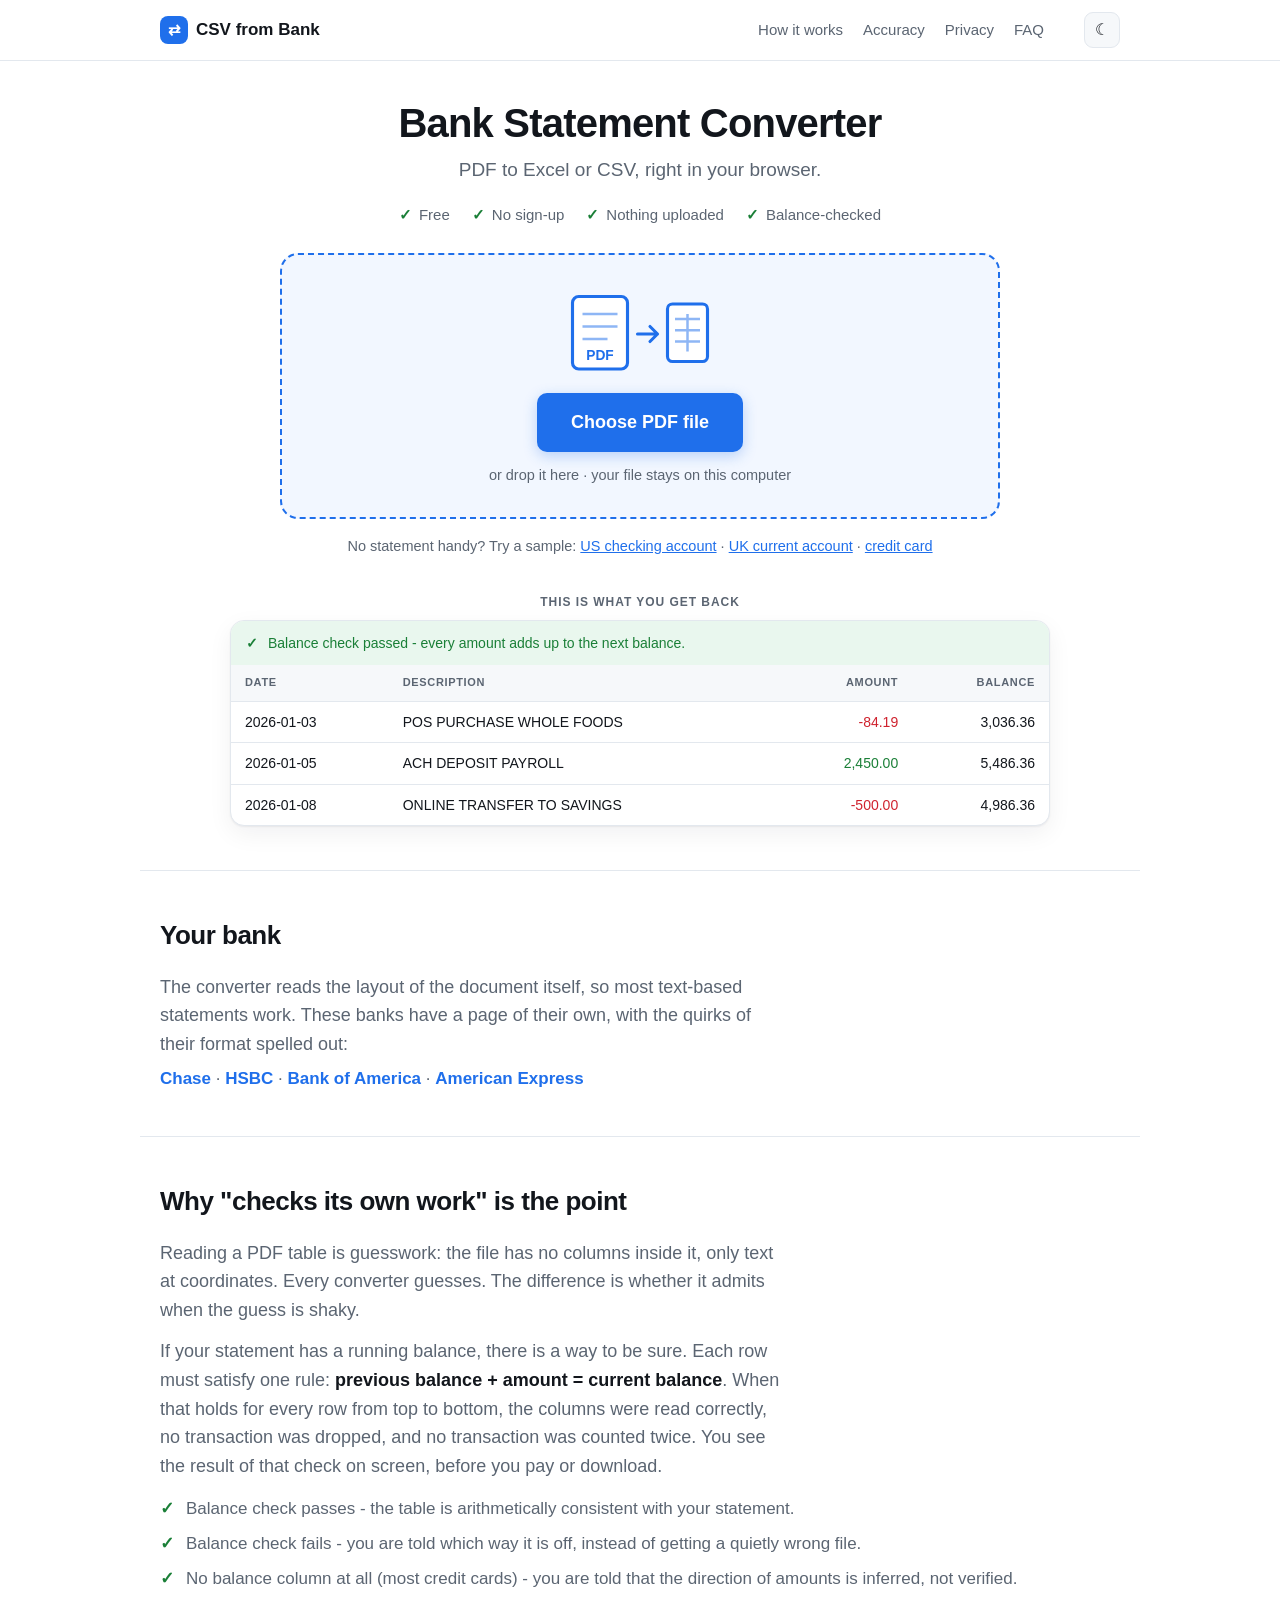
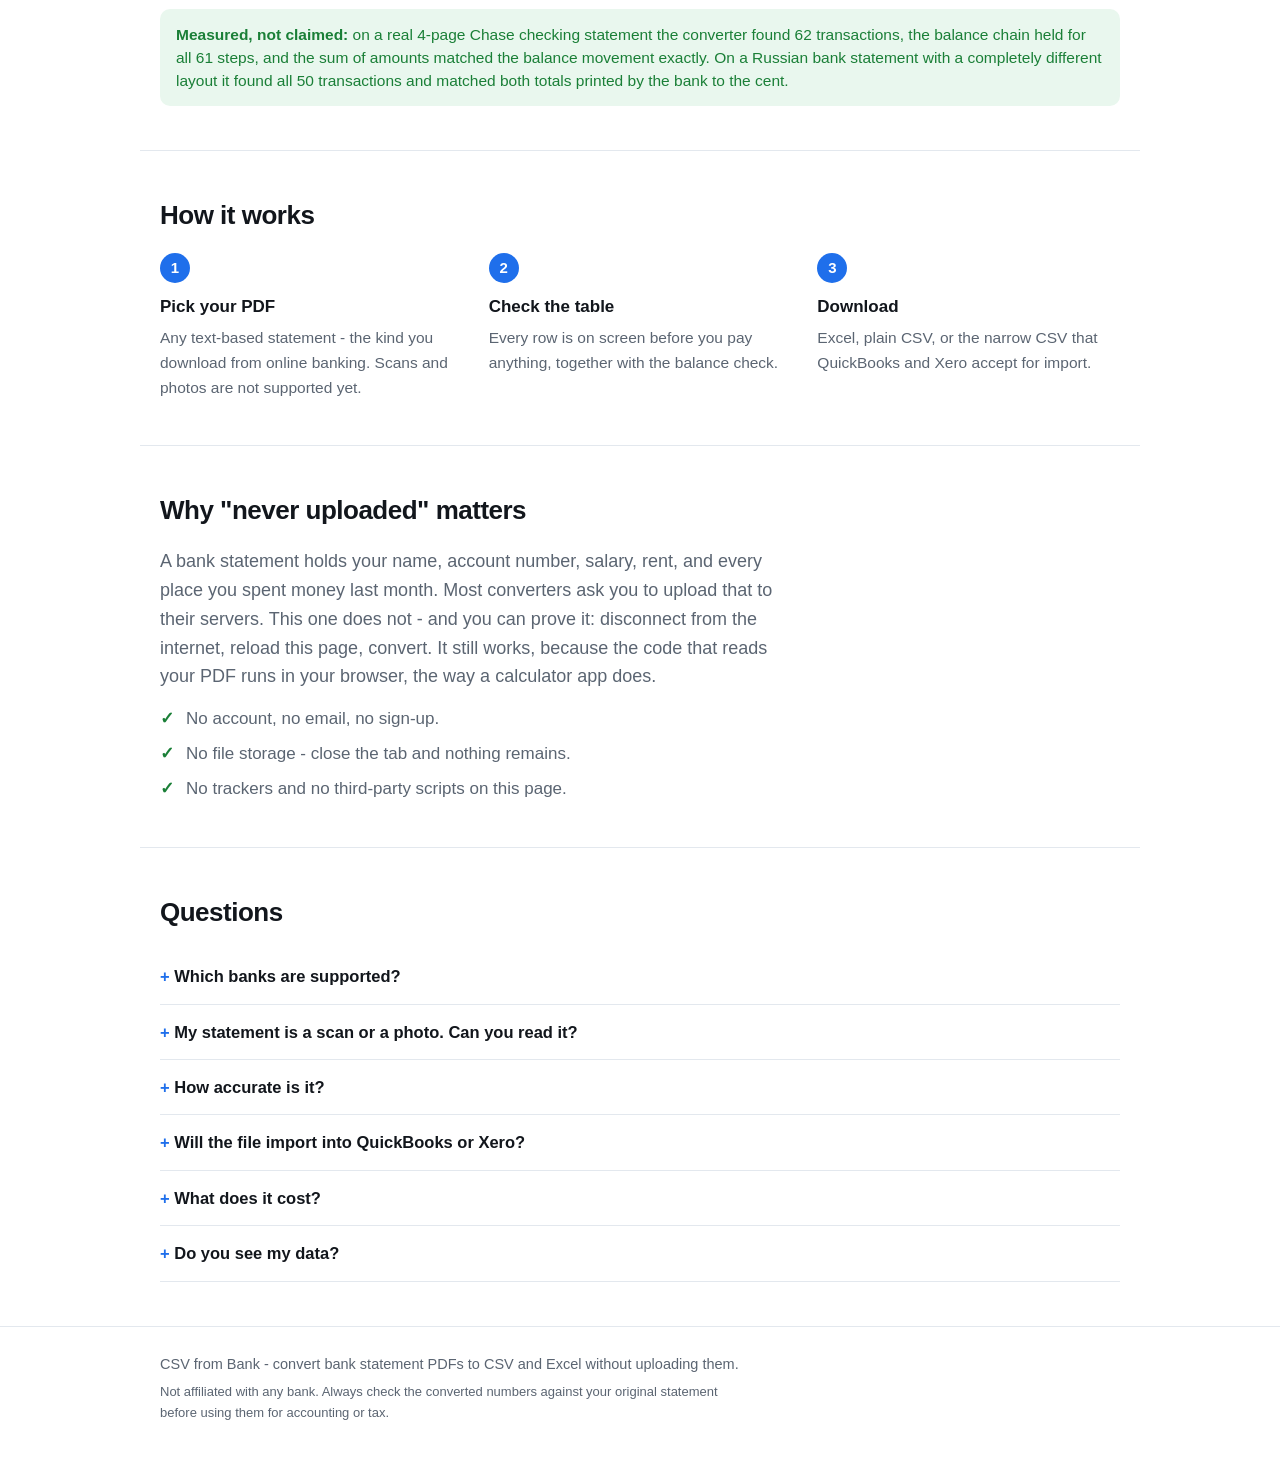
==== index.html @ 8ab0a7c9 "Первый экран переделан по образцу Smallpdf, FreePDFConvert и PDF24 Кирилл принёс три сайта, которыми" ====
<!DOCTYPE html>
<html lang="en">
<head>
<meta charset="utf-8">
<meta name="viewport" content="width=device-width, initial-scale=1">
<title>Bank statement PDF to CSV and Excel - CSV from Bank</title>
<meta name="description" content="Convert a bank statement PDF to CSV or Excel. Runs in your browser - the file is never uploaded. Checks its own work against the running balance. Pay per file, no subscription.">
<meta property="og:type" content="website">
<meta property="og:url" content="https://csvfrombank.com/">
<meta property="og:title" content="Bank statement PDF to CSV - converted in your browser">
<meta property="og:description" content="Your statement never leaves your computer, and the converter checks its own arithmetic against the running balance before you download.">
<meta property="og:site_name" content="CSV from Bank">
<meta name="twitter:card" content="summary_large_image">
<meta name="twitter:title" content="Bank statement PDF to CSV - converted in your browser">
<meta name="twitter:description" content="Nothing is uploaded. The converter proves the numbers add up before you download.">
<link rel="canonical" href="https://csvfrombank.com/">
<link rel="icon" href="data:image/svg+xml,<svg xmlns='http://www.w3.org/2000/svg' viewBox='0 0 100 100'><text y='.9em' font-size='90'>📊</text></svg>">
<link rel="stylesheet" href="css/app.css?v=a888e0e5">
<script type="application/ld+json">
{"@context":"https://schema.org","@type":"FAQPage","mainEntity":[
{"@type":"Question","name":"Which banks are supported?","acceptedAnswer":{"@type":"Answer","text":"There are no per-bank templates - the converter reads the layout of the document itself, so most text-based statements work: US, UK, EU, Canada and Australia. Chase, HSBC, Bank of America and American Express have their own pages with format notes."}},
{"@type":"Question","name":"Is my bank statement uploaded anywhere?","acceptedAnswer":{"@type":"Answer","text":"No. The conversion runs inside your browser. There is no server to send the file to - you can disconnect from the internet and it still works."}},
{"@type":"Question","name":"How accurate is the conversion?","acceptedAnswer":{"@type":"Answer","text":"When the statement has a running balance, the tool verifies itself: previous balance plus amount must equal the current balance on every row. The result of that check is shown before you download. Where it cannot verify, it says so."}},
{"@type":"Question","name":"Can I import the result into QuickBooks or Xero?","acceptedAnswer":{"@type":"Answer","text":"Yes. The CSV for QuickBooks button writes the narrow three-column format those tools expect: date, description, amount, with no balance column and no currency symbols."}},
{"@type":"Question","name":"Does it read scanned statements?","acceptedAnswer":{"@type":"Answer","text":"Not yet. Scans need OCR, which is planned. Download the PDF version from online banking instead of scanning a paper copy."}}]}
</script>
</head>
<body>

<header class="site">
  <div class="wrap bar">
    <a class="logo" href="#top"><span class="mark">⇄</span> CSV from Bank</a>
    <nav>
      <a href="#how">How it works</a>
      <a href="#accuracy">Accuracy</a>
      <a href="#privacy">Privacy</a>
      <a href="#faq">FAQ</a>
    </nav>
    <button class="themebtn" id="themeBtn" title="Switch light / dark" aria-label="Switch light or dark theme">☾</button>
  </div>
</header>

<main id="top">

<section class="hero wrap">
  <h1>Bank Statement Converter</h1>
  <p class="sub">PDF to Excel or CSV, right in your browser.</p>

  <ul class="promises">
    <li>Free</li>
    <li>No sign-up</li>
    <li>Nothing uploaded</li>
    <li>Balance-checked</li>
  </ul>

  <div id="drop" class="drop">
    <input type="file" id="file" accept="application/pdf,.pdf" hidden>
    <div class="drop-inner">
      <svg class="drop-art" viewBox="0 0 120 72" aria-hidden="true">
        <rect x="6" y="6" width="44" height="58" rx="5" class="a-pdf"/>
        <path d="M14 20h28M14 30h28M14 40h20" class="a-line"/>
        <text x="28" y="57" class="a-tag">PDF</text>
        <path d="M58 36h16m0 0-6-6m6 6-6 6" class="a-arrow"/>
        <rect x="82" y="12" width="32" height="46" rx="4" class="a-xls"/>
        <path d="M88 24h20M88 33h20M88 42h20M98 20v30" class="a-grid"/>
      </svg>
      <button class="bigbtn" id="pick" type="button">Choose PDF file</button>
      <div class="drop-sub">or drop it here · your file stays on this computer</div>
    </div>
  </div>

  <div class="try">No statement handy? Try a sample:
    <button class="link" data-sample="tests/fixtures/us_checking.pdf">US checking account</button> ·
    <button class="link" data-sample="tests/fixtures/uk_current.pdf">UK current account</button> ·
    <button class="link" data-sample="tests/fixtures/credit_card.pdf">credit card</button>
  </div>

  <div class="preview" id="preview">
    <div class="preview-label">This is what you get back</div>
    <div class="preview-card">
      <div class="chk good mini"><span class="ic">✓</span><span>Balance check passed - every amount adds up to the next balance.</span></div>
      <table class="mini-table">
        <thead><tr><th>Date</th><th>Description</th><th class="r">Amount</th><th class="r">Balance</th></tr></thead>
        <tbody>
          <tr><td>2026-01-03</td><td>POS PURCHASE WHOLE FOODS</td><td class="r neg">-84.19</td><td class="r">3,036.36</td></tr>
          <tr><td>2026-01-05</td><td>ACH DEPOSIT PAYROLL</td><td class="r pos">2,450.00</td><td class="r">5,486.36</td></tr>
          <tr><td>2026-01-08</td><td>ONLINE TRANSFER TO SAVINGS</td><td class="r neg">-500.00</td><td class="r">4,986.36</td></tr>
        </tbody>
      </table>
    </div>
  </div>
</section>

<section id="result" class="wrap result" hidden>
  <div class="rhead">
    <div>
      <h2 id="rtitle">Your statement</h2>
      <div class="rmeta" id="rmeta"></div>
    </div>
    <div class="ractions">
      <button class="btn primary" id="dlXlsx">Download Excel</button>
      <button class="btn" id="dlCsv">Download CSV</button>
      <button class="btn" id="dlQbo">CSV for QuickBooks</button>
      <button class="btn ghost" id="again">Convert another</button>
    </div>
  </div>

  <div id="checks" class="checks"></div>

  <details class="tune" id="tune">
    <summary>Something looks wrong? Adjust it here</summary>
    <div class="tune-body">
      <label>Date format
        <select id="optDate">
          <option value="">Detect automatically</option>
          <option value="MD">Month / Day (US)</option>
          <option value="DM">Day / Month (UK, EU)</option>
        </select>
      </label>
      <label>Balance column
        <select id="optBalance"><option value="">Detect automatically</option></select>
      </label>
      <label class="check"><input type="checkbox" id="optInvert"> Flip + and - signs</label>
      <div class="tune-note">These settings re-read the same file on your computer. Nothing is sent anywhere.</div>
    </div>
  </details>

  <div class="tablewrap">
    <table id="tbl"></table>
  </div>
  <div class="rfoot" id="rfoot"></div>
</section>

<section id="banks" class="wrap band">
  <h2>Your bank</h2>
  <p class="lede">The converter reads the layout of the document itself, so most text-based statements work.
  These banks have a page of their own, with the quirks of their format spelled out:</p>
  <p class="banklinks">
    <a href="bank/chase.html">Chase</a> ·
    <a href="bank/hsbc.html">HSBC</a> ·
    <a href="bank/bank-of-america.html">Bank of America</a> ·
    <a href="bank/amex.html">American Express</a>
  </p>
</section>

<section id="accuracy" class="wrap band">
  <h2>Why "checks its own work" is the point</h2>
  <p class="lede">Reading a PDF table is guesswork: the file has no columns inside it, only text at coordinates.
  Every converter guesses. The difference is whether it admits when the guess is shaky.</p>
  <p class="lede">If your statement has a running balance, there is a way to be sure. Each row must satisfy one rule:
  <b>previous balance + amount = current balance</b>. When that holds for every row from top to bottom,
  the columns were read correctly, no transaction was dropped, and no transaction was counted twice.
  You see the result of that check on screen, before you pay or download.</p>
  <ul class="ticks">
    <li>Balance check passes - the table is arithmetically consistent with your statement.</li>
    <li>Balance check fails - you are told which way it is off, instead of getting a quietly wrong file.</li>
    <li>No balance column at all (most credit cards) - you are told that the direction of amounts is inferred, not verified.</li>
  </ul>
  <div class="proof"><b>Measured, not claimed:</b> on a real 4-page Chase checking statement the converter found
  62 transactions, the balance chain held for all 61 steps, and the sum of amounts matched the balance movement
  exactly. On a Russian bank statement with a completely different layout it found all 50 transactions and matched
  both totals printed by the bank to the cent.</div>
</section>

<section id="how" class="wrap band">
  <h2>How it works</h2>
  <div class="cols3">
    <div><div class="step">1</div><h3>Pick your PDF</h3><p>Any text-based statement - the kind you download from online banking. Scans and photos are not supported yet.</p></div>
    <div><div class="step">2</div><h3>Check the table</h3><p>Every row is on screen before you pay anything, together with the balance check.</p></div>
    <div><div class="step">3</div><h3>Download</h3><p>Excel, plain CSV, or the narrow CSV that QuickBooks and Xero accept for import.</p></div>
  </div>
</section>

<section id="privacy" class="wrap band">
  <h2>Why "never uploaded" matters</h2>
  <p class="lede">A bank statement holds your name, account number, salary, rent, and every place you spent money last month.
  Most converters ask you to upload that to their servers. This one does not - and you can prove it:
  disconnect from the internet, reload this page, convert. It still works, because the code that reads your PDF
  runs in your browser, the way a calculator app does.</p>
  <ul class="ticks">
    <li>No account, no email, no sign-up.</li>
    <li>No file storage - close the tab and nothing remains.</li>
    <li>No trackers and no third-party scripts on this page.</li>
  </ul>
</section>

<section id="faq" class="wrap band">
  <h2>Questions</h2>
  <details><summary>Which banks are supported?</summary><p>There are no per-bank templates - the converter reads the layout of the document itself, so most text-based statements work: US, UK, EU, Canada, Australia and beyond. Chase, HSBC, Bank of America and American Express have their own pages with format notes. If a file comes out wrong, the "Adjust it here" panel usually fixes it in one click.</p></details>
  <details><summary>My statement is a scan or a photo. Can you read it?</summary><p>Not yet. Reading scans needs OCR, which is coming later. For now, download the PDF version from online banking rather than scanning a paper copy.</p></details>
  <details><summary>How accurate is it?</summary><p>When your statement has a running balance, the tool verifies itself: every row must add up to the next balance. You see that check before you download. Where it cannot verify, it says so plainly instead of pretending.</p></details>
  <details><summary>Will the file import into QuickBooks or Xero?</summary><p>Yes - use the "CSV for QuickBooks" button. It writes the narrow three-column format those tools expect: date, description, amount, with no balance column and no currency symbols.</p></details>
  <details><summary>What does it cost?</summary><p>While in early access, conversion is free. Paid plans will be pay-per-file, not a subscription - most people need this a few times a year, not every day.</p></details>
  <details><summary>Do you see my data?</summary><p>No. There is no server to send it to. The page is static files; your PDF is opened by your own browser.</p></details>
</section>

</main>

<footer class="site">
  <div class="wrap">
    <p>CSV from Bank - convert bank statement PDFs to CSV and Excel without uploading them.</p>
    <p class="fine">Not affiliated with any bank. Always check the converted numbers against your original statement before using them for accounting or tax.</p>
  </div>
</footer>

<script src="vendor/pdf.min.js"></script>
<script src="vendor/xlsx.full.min.js"></script>
<script src="js/parse.js?v=8c067343"></script>
<script src="js/app.js?v=7dd9be6f"></script>
</body>
</html>
---- css/app.css ----
/* Светлая, спокойная тема: продукт для западного пользователя, который
   доверяет странице свои деньги. Никакой пестроты - белый фон, один
   акцентный цвет, крупный шрифт, много воздуха. */
:root{
  --bg:#ffffff; --soft:#f6f8fa; --line:#e3e8ee; --ink:#12161c; --dim:#5b6572;
  --accent:#1f6feb; --accent-ink:#fff; --good:#1a7f37; --warn:#9a6700; --bad:#cf222e;
  --good-bg:#e9f7ee; --warn-bg:#fff7e0; --bad-bg:#ffeef0;
  --radius:12px; --shadow:0 1px 2px rgba(16,22,26,.06),0 8px 24px rgba(16,22,26,.06);
  --accent-soft:#f2f7ff; --accent-soft-2:#e8f1ff;
}
:root[data-theme="dark"]{--bg:#0f1319; --soft:#161b22; --line:#252c36; --ink:#e6edf3; --dim:#98a3b3;
        --accent:#4c8dff; --good:#3fb950; --warn:#d29922; --bad:#f85149;
        --good-bg:#12261a; --warn-bg:#241d0e; --bad-bg:#2a1416;
        --shadow:0 1px 2px rgba(0,0,0,.4),0 8px 24px rgba(0,0,0,.35);
        --accent-soft:#111a2b; --accent-soft-2:#16233c;}
*{box-sizing:border-box;margin:0;padding:0}
body{background:var(--bg);color:var(--ink);
  font:17px/1.6 -apple-system,BlinkMacSystemFont,"Segoe UI",Roboto,Helvetica,Arial,sans-serif;
  -webkit-font-smoothing:antialiased}
.wrap{max-width:1000px;margin:0 auto;padding:0 20px}
a{color:var(--accent);text-decoration:none}
a:hover{text-decoration:underline}

header.site{border-bottom:1px solid var(--line);position:sticky;top:0;background:var(--bg);z-index:10}
.bar{display:flex;align-items:center;gap:24px;height:60px}
.logo{font-weight:700;color:var(--ink);font-size:17px;display:flex;align-items:center;gap:8px}
.logo .mark{display:inline-flex;width:28px;height:28px;border-radius:8px;background:var(--accent);
  color:#fff;align-items:center;justify-content:center;font-size:15px}
header nav{margin-left:auto;display:flex;gap:20px;font-size:15px}
header nav a{color:var(--dim)}

.hero{padding:56px 20px 40px;text-align:center}
.badge{display:inline-flex;align-items:center;gap:8px;background:var(--good-bg);color:var(--good);
  border-radius:99px;padding:6px 14px;font-size:13.5px;font-weight:600}
.badge .dot{width:8px;height:8px;border-radius:99px;background:currentColor}
h1{font-size:42px;line-height:1.15;letter-spacing:-1px;margin:18px auto 14px;max-width:19ch;font-weight:700}
.lede{font-size:18px;color:var(--dim);max-width:62ch;margin:0 auto}
.lede b{color:var(--ink)}

.drop{margin:32px auto 0;max-width:640px;border:2px dashed var(--line);border-radius:16px;
  background:var(--soft);padding:44px 20px;cursor:pointer;transition:border-color .15s,background .15s}
.drop:hover,.drop.over{border-color:var(--accent);background:rgba(31,111,235,.05)}
.drop-icon{font-size:34px}
.drop-title{font-size:19px;font-weight:650;margin-top:10px}
.drop-sub{color:var(--dim);font-size:15px;margin-top:6px}
.link{background:none;border:0;color:var(--accent);cursor:pointer;font:inherit;padding:0;text-decoration:underline}
.try{margin-top:16px;color:var(--dim);font-size:14.5px}
.busy{margin-top:18px;color:var(--dim);font-size:15px}

.result{padding:10px 20px 40px}
.rhead{display:flex;flex-wrap:wrap;gap:16px;align-items:flex-start;margin-bottom:14px}
.rhead h2{font-size:22px;letter-spacing:-.4px}
.rmeta{color:var(--dim);font-size:14.5px;margin-top:4px}
.ractions{margin-left:auto;display:flex;gap:8px;flex-wrap:wrap}
.btn{background:var(--soft);border:1px solid var(--line);color:var(--ink);border-radius:9px;
  padding:10px 16px;font:inherit;font-size:15px;cursor:pointer;font-weight:600}
.btn:hover{border-color:var(--dim)}
.btn.primary{background:var(--accent);border-color:var(--accent);color:#fff}
.btn.primary:hover{filter:brightness(1.07)}
.btn.ghost{background:none}

.checks{display:flex;flex-direction:column;gap:8px;margin-bottom:14px}
.chk{display:flex;gap:10px;align-items:flex-start;border-radius:10px;padding:11px 14px;font-size:15px;border:1px solid transparent}
.chk .ic{font-weight:700}
.chk.good{background:var(--good-bg);color:var(--good)}
.chk.warn{background:var(--warn-bg);color:var(--warn)}
.chk.bad{background:var(--bad-bg);color:var(--bad)}

.tune{border:1px solid var(--line);border-radius:10px;margin-bottom:14px;background:var(--soft)}
.tune summary{cursor:pointer;padding:11px 14px;font-size:15px;font-weight:600;list-style:none}
.tune summary::-webkit-details-marker{display:none}
.tune summary:before{content:"⚙ ";opacity:.6}
.tune-body{padding:4px 14px 14px;display:flex;flex-wrap:wrap;gap:16px;align-items:center}
.tune-body label{font-size:14.5px;color:var(--dim);display:flex;flex-direction:column;gap:5px}
.tune-body label.check{flex-direction:row;align-items:center;gap:8px;margin-top:18px}
.tune-body select{font:inherit;font-size:15px;padding:7px 9px;border-radius:8px;border:1px solid var(--line);
  background:var(--bg);color:var(--ink);min-width:190px}
.tune-note{flex-basis:100%;font-size:13.5px;color:var(--dim)}

.tablewrap{border:1px solid var(--line);border-radius:12px;overflow:auto;max-height:62vh;box-shadow:var(--shadow)}
table{width:100%;border-collapse:collapse;font-size:14.5px}
thead th{position:sticky;top:0;background:var(--soft);z-index:1;text-align:left;font-size:12px;
  text-transform:uppercase;letter-spacing:.06em;color:var(--dim);padding:10px 12px;border-bottom:1px solid var(--line)}
tbody td{padding:9px 12px;border-bottom:1px solid var(--line);vertical-align:top}
tbody tr:last-child td{border-bottom:0}
tbody tr:hover{background:var(--soft)}
td.num{text-align:right;font-variant-numeric:tabular-nums;white-space:nowrap}
td.date{white-space:nowrap;color:var(--dim)}
td.neg{color:var(--bad)}
td.pos{color:var(--good)}
.rfoot{margin-top:12px;color:var(--dim);font-size:14px}

.band{padding:44px 20px;border-top:1px solid var(--line)}
.band h2{font-size:26px;letter-spacing:-.5px;margin-bottom:16px}
.cols3{display:grid;grid-template-columns:repeat(3,1fr);gap:26px}
@media(max-width:760px){.cols3{grid-template-columns:1fr}h1{font-size:32px}.hero{padding-top:36px}}
.cols3 h3{font-size:17px;margin:10px 0 6px}
.cols3 p{color:var(--dim);font-size:15.5px}
.step{width:30px;height:30px;border-radius:99px;background:var(--accent);color:#fff;
  display:flex;align-items:center;justify-content:center;font-weight:700;font-size:15px}
.ticks{list-style:none;margin-top:14px;display:flex;flex-direction:column;gap:8px}
.ticks li{padding-left:26px;position:relative;color:var(--dim)}
.ticks li:before{content:"✓";position:absolute;left:0;color:var(--good);font-weight:700}
#faq details{border-bottom:1px solid var(--line);padding:14px 0}
#faq summary{cursor:pointer;font-weight:600;font-size:16.5px;list-style:none}
#faq summary::-webkit-details-marker{display:none}
#faq summary:before{content:"+ ";color:var(--accent);font-weight:700}
#faq details[open] summary:before{content:"– "}
#faq p{color:var(--dim);font-size:15.5px;margin-top:8px;max-width:76ch}

footer.site{border-top:1px solid var(--line);padding:26px 0 40px;color:var(--dim);font-size:14.5px}
footer .fine{font-size:13px;margin-top:6px;max-width:80ch}

/* --- страницы под конкретные банки и блок про точность --- */
.steps{margin:10px 0 0 0;padding-left:22px}
.steps li{margin:8px 0;color:var(--dim);font-size:16px}
.proof{margin-top:16px;background:var(--good-bg);color:var(--good);border-radius:10px;
  padding:14px 16px;font-size:15.5px;line-height:1.5}
.proof b{color:inherit}
.banklinks{font-size:17px;color:var(--dim);margin-top:6px}
.banklinks a{font-weight:600}
.nowrap{white-space:nowrap}

/* В секциях текст должен идти от левого края, как заголовок: auto-центрирование
   из главного экрана здесь смотрится как случайный отступ. */
.band .lede{margin-left:0}
.band .lede + .lede{margin-top:12px}
h1.wide{max-width:24ch}

/* На узком экране шапка ломалась: логотип вставал в три строки, а меню
   наезжало на него. Пускаем меню отдельной строкой под логотипом. */
@media(max-width:620px){
  .bar{height:auto;padding:10px 0;gap:8px;flex-wrap:wrap;align-items:center}
  .logo{font-size:15px;white-space:nowrap}
  .logo .mark{width:24px;height:24px;font-size:13px}
  header nav{width:100%;margin-left:0;gap:14px;font-size:13.5px;flex-wrap:wrap}
  header nav a{white-space:nowrap}
  h1,h1.wide{font-size:29px;max-width:none}
  .lede{font-size:16.5px}
  .drop{padding:32px 16px}
}

/* ============================================================
   Первый экран по образцу Smallpdf / FreePDFConvert / PDF24:
   короткое название, одна строка пояснения, ряд обещаний и
   КРУПНАЯ зона загрузки - она главный элемент страницы, а не текст.
   ============================================================ */
.hero{padding:40px 20px 44px;text-align:center}
h1{font-size:40px;line-height:1.1;letter-spacing:-.8px;margin:0 auto 10px;max-width:none;font-weight:700}
.sub{font-size:19px;color:var(--dim);margin:0 auto}
.promises{list-style:none;display:flex;flex-wrap:wrap;justify-content:center;gap:8px 22px;
  margin:18px auto 26px;padding:0;font-size:15px;color:var(--dim)}
.promises li{display:flex;align-items:center;gap:7px}
.promises li:before{content:"✓";color:var(--good);font-weight:800}

/* зона загрузки - самый заметный блок экрана */
.drop{margin:0 auto;max-width:720px;border:2px dashed var(--accent);border-radius:18px;
  background:var(--accent-soft);padding:34px 20px 30px;cursor:pointer;
  transition:background .15s,border-color .15s,transform .1s}
.drop:hover,.drop.over{background:var(--accent-soft-2);border-color:var(--accent)}
.drop:active{transform:scale(.995)}
.drop-art{width:150px;height:90px;display:block;margin:0 auto 14px}
.drop-art .a-pdf,.drop-art .a-xls{fill:var(--bg);stroke:var(--accent);stroke-width:2.5}
.drop-art .a-line,.drop-art .a-grid{stroke:var(--accent);stroke-width:2;opacity:.5;fill:none}
.drop-art .a-arrow{stroke:var(--accent);stroke-width:2.5;fill:none;stroke-linecap:round;stroke-linejoin:round}
.drop-art .a-tag{fill:var(--accent);font-size:11px;font-weight:800;text-anchor:middle}
.bigbtn{background:var(--accent);color:#fff;border:0;border-radius:10px;
  padding:15px 34px;font:inherit;font-size:18px;font-weight:700;cursor:pointer;
  box-shadow:0 4px 14px rgba(31,111,235,.28)}
.bigbtn:hover{filter:brightness(1.06)}
.drop .drop-sub{margin-top:12px;font-size:14.5px;color:var(--dim)}

/* пример результата прямо на первом экране - этого нет ни у одного конкурента */
.preview{max-width:820px;margin:34px auto 0;text-align:left}
.preview-label{font-size:12px;font-weight:700;letter-spacing:.08em;text-transform:uppercase;
  color:var(--dim);margin-bottom:8px;text-align:center}
.preview-card{border:1px solid var(--line);border-radius:14px;overflow:hidden;background:var(--bg);
  box-shadow:var(--shadow)}
.chk.mini{border-radius:0;font-size:14px;padding:10px 14px}
.mini-table{width:100%;border-collapse:collapse;font-size:14px}
.mini-table th{text-align:left;font-size:11px;text-transform:uppercase;letter-spacing:.06em;
  color:var(--dim);padding:9px 14px;background:var(--soft);border-bottom:1px solid var(--line)}
.mini-table td{padding:9px 14px;border-bottom:1px solid var(--line)}
.mini-table tr:last-child td{border-bottom:0}
.mini-table .r{text-align:right;font-variant-numeric:tabular-nums;white-space:nowrap}
.mini-table .neg{color:var(--bad)} .mini-table .pos{color:var(--good)}

/* переключатель светлой и тёмной темы - как у PDF24 */
.themebtn{margin-left:16px;background:var(--soft);border:1px solid var(--line);color:var(--ink);
  width:36px;height:36px;border-radius:9px;cursor:pointer;font-size:16px;line-height:1}
.themebtn:hover{border-color:var(--dim)}

@media(max-width:620px){
  h1{font-size:30px}
  .sub{font-size:16.5px}
  .promises{gap:6px 16px;font-size:14px}
  .drop{padding:26px 16px 24px;border-radius:14px}
  .drop-art{width:120px;height:72px}
  .bigbtn{font-size:16.5px;padding:14px 26px;width:100%}
  .preview{margin-top:26px}
  .mini-table th:nth-child(4),.mini-table td:nth-child(4){display:none}
}
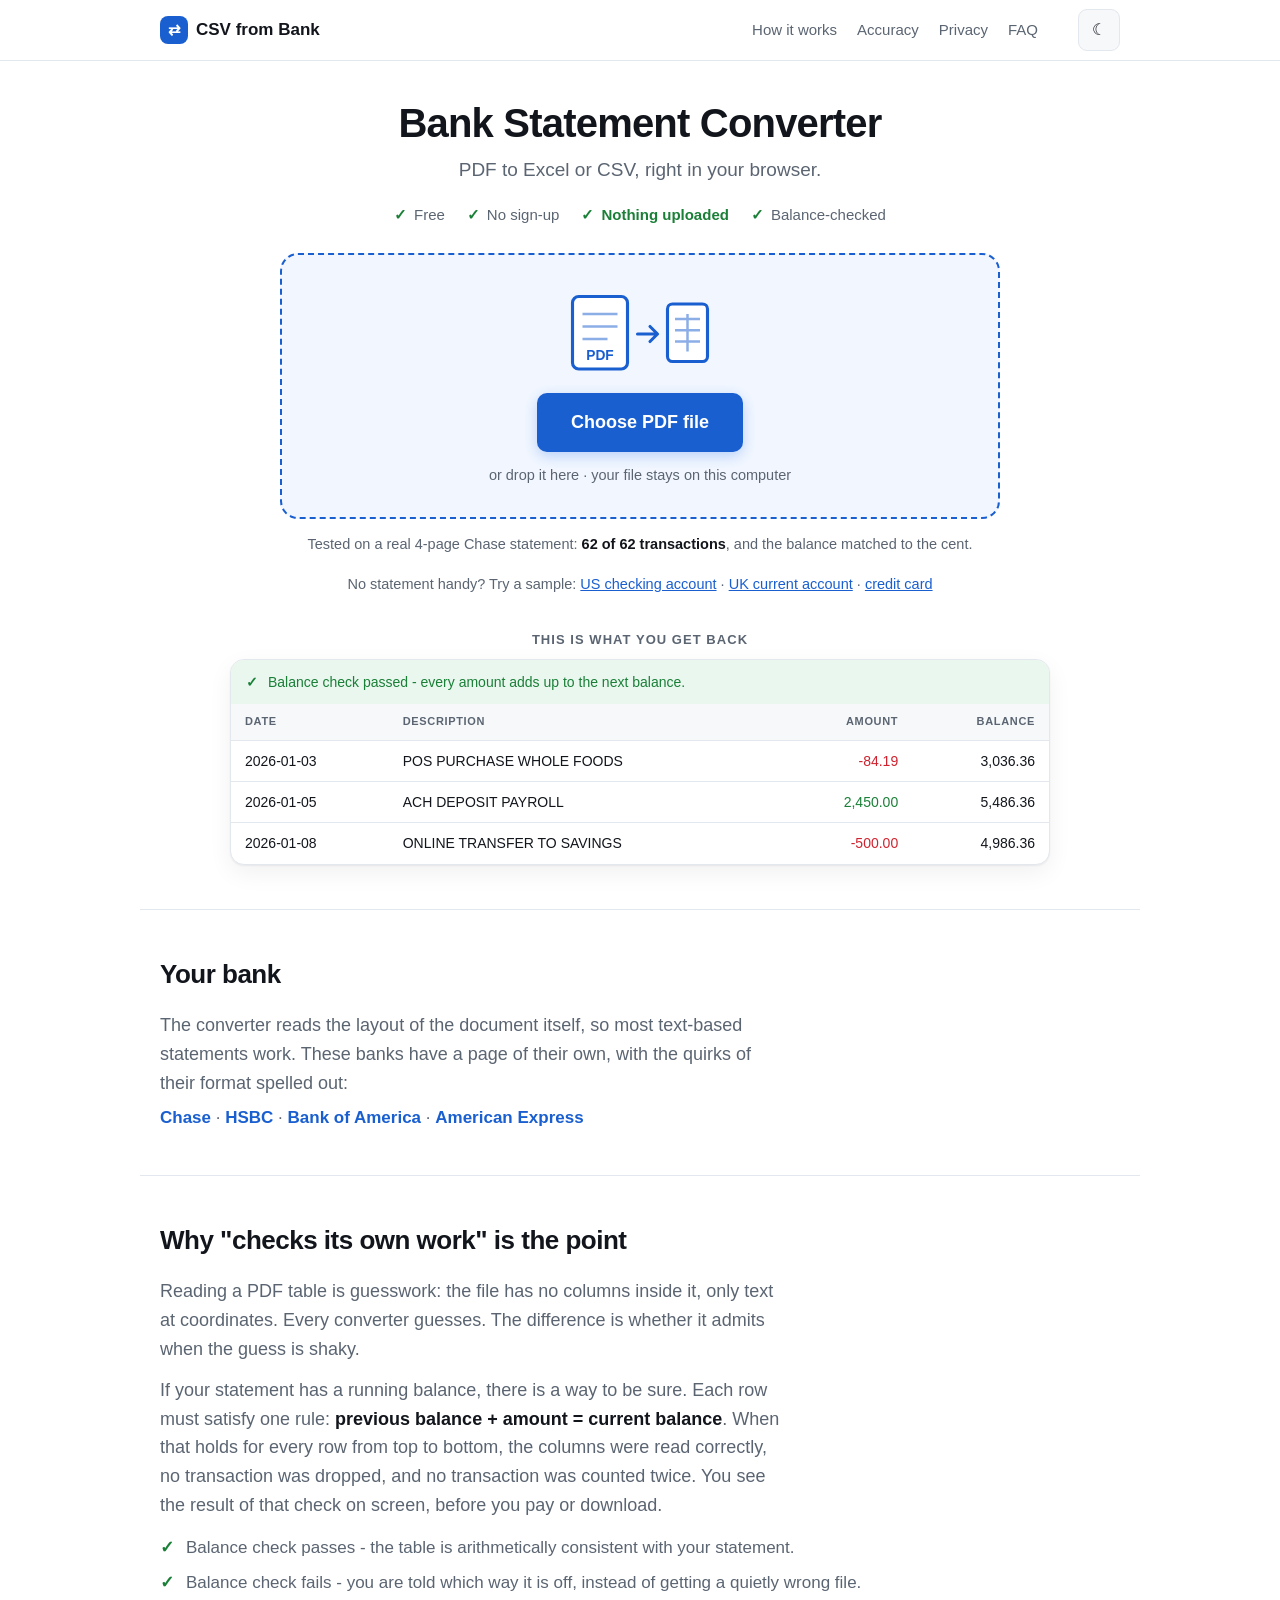
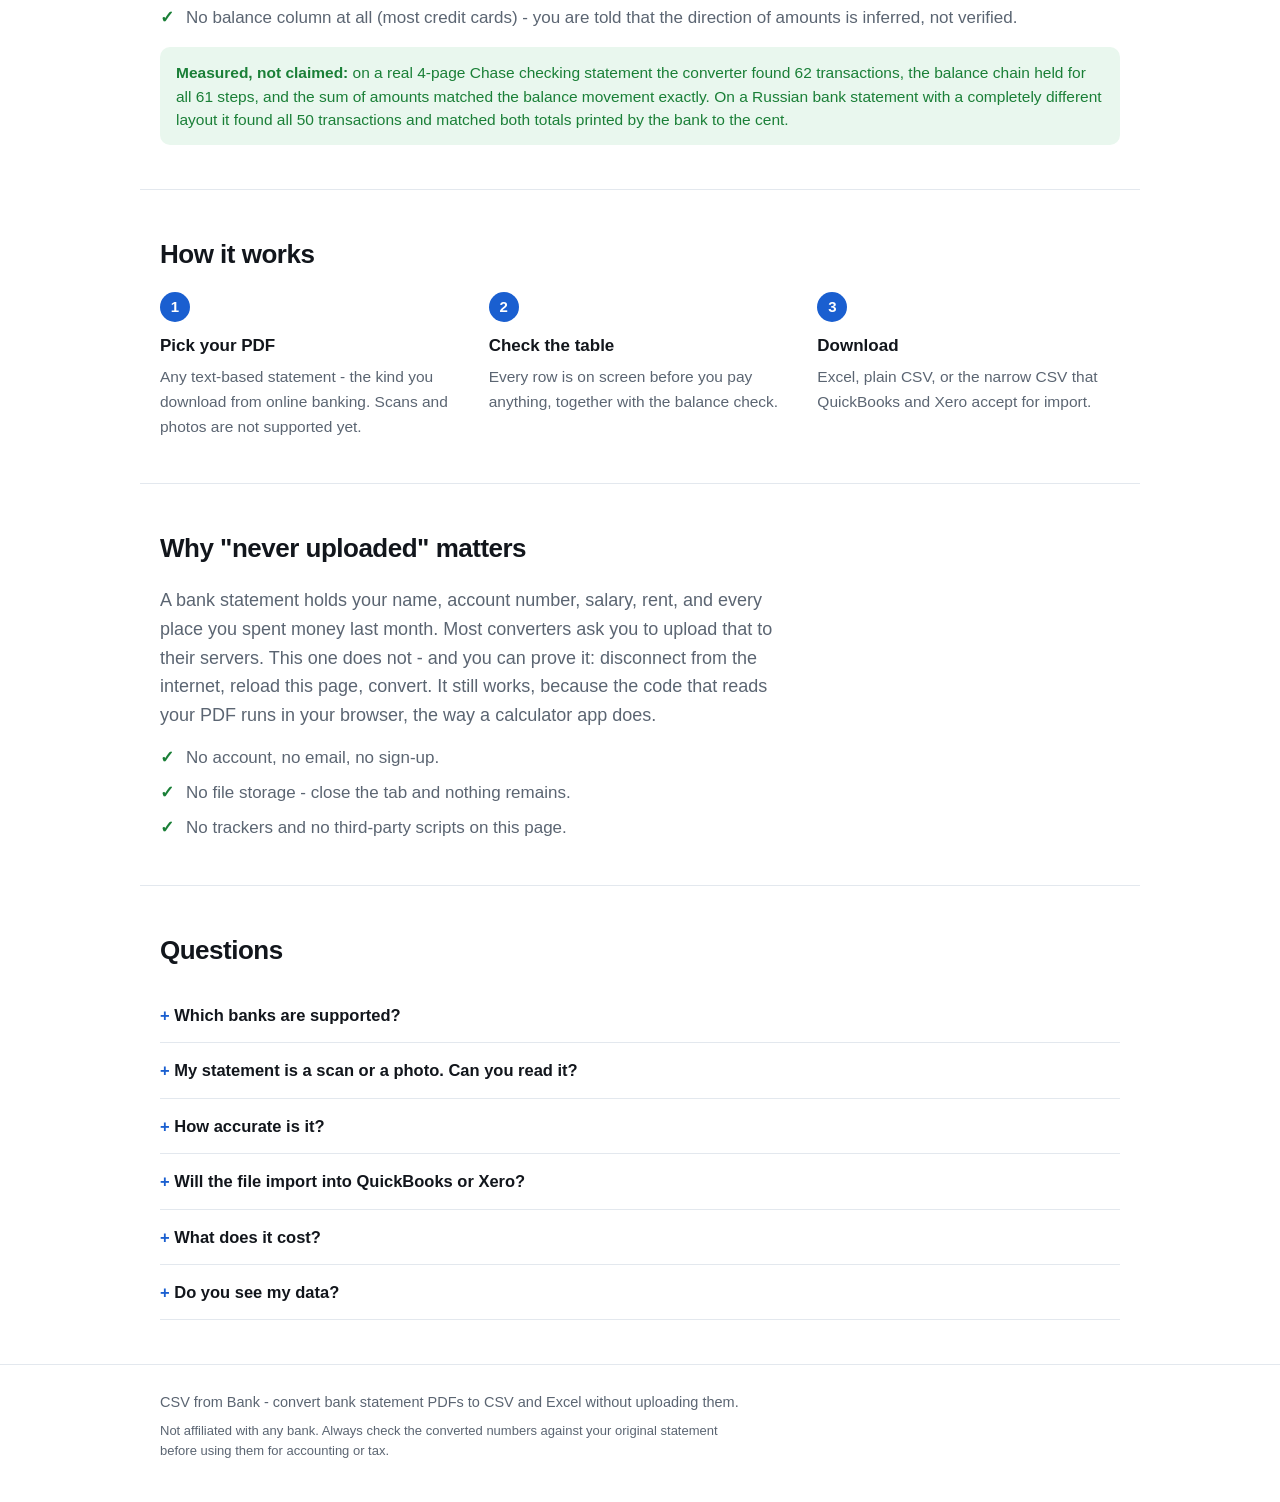
==== commit beb69f8b: "Правки по итогам разбора дизайна Контраст главной кнопки был 4.63 - впритык к норме читаемости; зате" ====
--- a/index.html
+++ b/index.html
@@ -15,7 +15,7 @@
 <meta name="twitter:description" content="Nothing is uploaded. The converter proves the numbers add up before you download.">
 <link rel="canonical" href="https://csvfrombank.com/">
 <link rel="icon" href="data:image/svg+xml,<svg xmlns='http://www.w3.org/2000/svg' viewBox='0 0 100 100'><text y='.9em' font-size='90'>📊</text></svg>">
-<link rel="stylesheet" href="css/app.css?v=a888e0e5">
+<link rel="stylesheet" href="css/app.css?v=b553bf68">
 <script type="application/ld+json">
 {"@context":"https://schema.org","@type":"FAQPage","mainEntity":[
 {"@type":"Question","name":"Which banks are supported?","acceptedAnswer":{"@type":"Answer","text":"There are no per-bank templates - the converter reads the layout of the document itself, so most text-based statements work: US, UK, EU, Canada and Australia. Chase, HSBC, Bank of America and American Express have their own pages with format notes."}},
@@ -49,7 +49,7 @@
   <ul class="promises">
     <li>Free</li>
     <li>No sign-up</li>
-    <li>Nothing uploaded</li>
+    <li class="key">Nothing uploaded</li>
     <li>Balance-checked</li>
   </ul>
 
@@ -68,6 +68,8 @@
       <div class="drop-sub">or drop it here · your file stays on this computer</div>
     </div>
   </div>
+
+  <div class="trustline">Tested on a real 4-page Chase statement: <b>62 of 62 transactions</b>, and the balance matched to the cent.</div>
 
   <div class="try">No statement handy? Try a sample:
     <button class="link" data-sample="tests/fixtures/us_checking.pdf">US checking account</button> ·
--- a/css/app.css
+++ b/css/app.css
@@ -3,7 +3,7 @@
    акцентный цвет, крупный шрифт, много воздуха. */
 :root{
   --bg:#ffffff; --soft:#f6f8fa; --line:#e3e8ee; --ink:#12161c; --dim:#5b6572;
-  --accent:#1f6feb; --accent-ink:#fff; --good:#1a7f37; --warn:#9a6700; --bad:#cf222e;
+  --accent:#1a5fd0; --accent-ink:#fff; --good:#1a7f37; --warn:#9a6700; --bad:#cf222e;
   --good-bg:#e9f7ee; --warn-bg:#fff7e0; --bad-bg:#ffeef0;
   --radius:12px; --shadow:0 1px 2px rgba(16,22,26,.06),0 8px 24px rgba(16,22,26,.06);
   --accent-soft:#f2f7ff; --accent-soft-2:#e8f1ff;
@@ -151,6 +151,7 @@
 .promises{list-style:none;display:flex;flex-wrap:wrap;justify-content:center;gap:8px 22px;
   margin:18px auto 26px;padding:0;font-size:15px;color:var(--dim)}
 .promises li{display:flex;align-items:center;gap:7px}
+.promises li.key{color:var(--good);font-weight:700}
 .promises li:before{content:"✓";color:var(--good);font-weight:800}
 
 /* зона загрузки - самый заметный блок экрана */
@@ -172,7 +173,7 @@
 
 /* пример результата прямо на первом экране - этого нет ни у одного конкурента */
 .preview{max-width:820px;margin:34px auto 0;text-align:left}
-.preview-label{font-size:12px;font-weight:700;letter-spacing:.08em;text-transform:uppercase;
+.preview-label{font-size:13px;font-weight:700;letter-spacing:.08em;text-transform:uppercase;
   color:var(--dim);margin-bottom:8px;text-align:center}
 .preview-card{border:1px solid var(--line);border-radius:14px;overflow:hidden;background:var(--bg);
   box-shadow:var(--shadow)}
@@ -187,7 +188,7 @@
 
 /* переключатель светлой и тёмной темы - как у PDF24 */
 .themebtn{margin-left:16px;background:var(--soft);border:1px solid var(--line);color:var(--ink);
-  width:36px;height:36px;border-radius:9px;cursor:pointer;font-size:16px;line-height:1}
+  width:42px;height:42px;border-radius:9px;cursor:pointer;font-size:16px;line-height:1}
 .themebtn:hover{border-color:var(--dim)}
 
 @media(max-width:620px){
@@ -200,3 +201,5 @@
   .preview{margin-top:26px}
   .mini-table th:nth-child(4),.mini-table td:nth-child(4){display:none}
 }
+.trustline{max-width:720px;margin:14px auto 0;font-size:14.5px;color:var(--dim);text-align:center}
+.trustline b{color:var(--ink)}
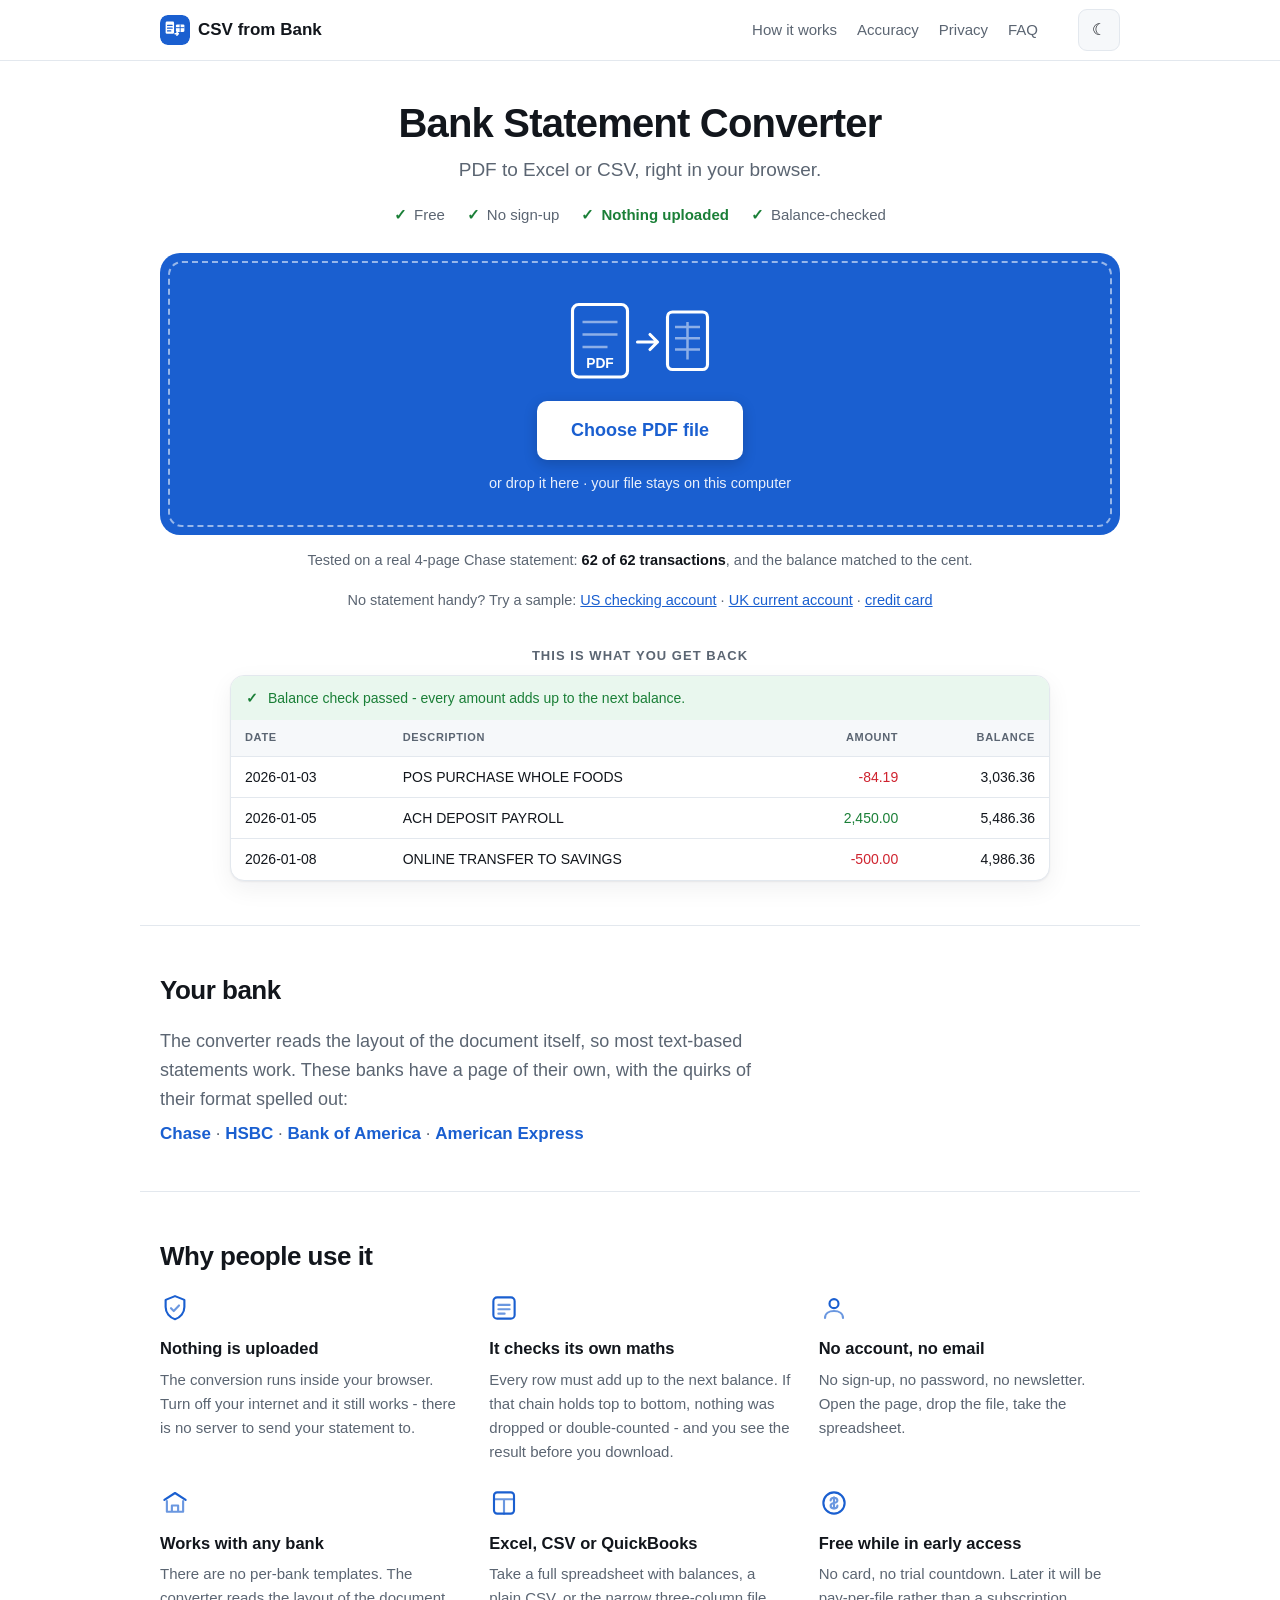
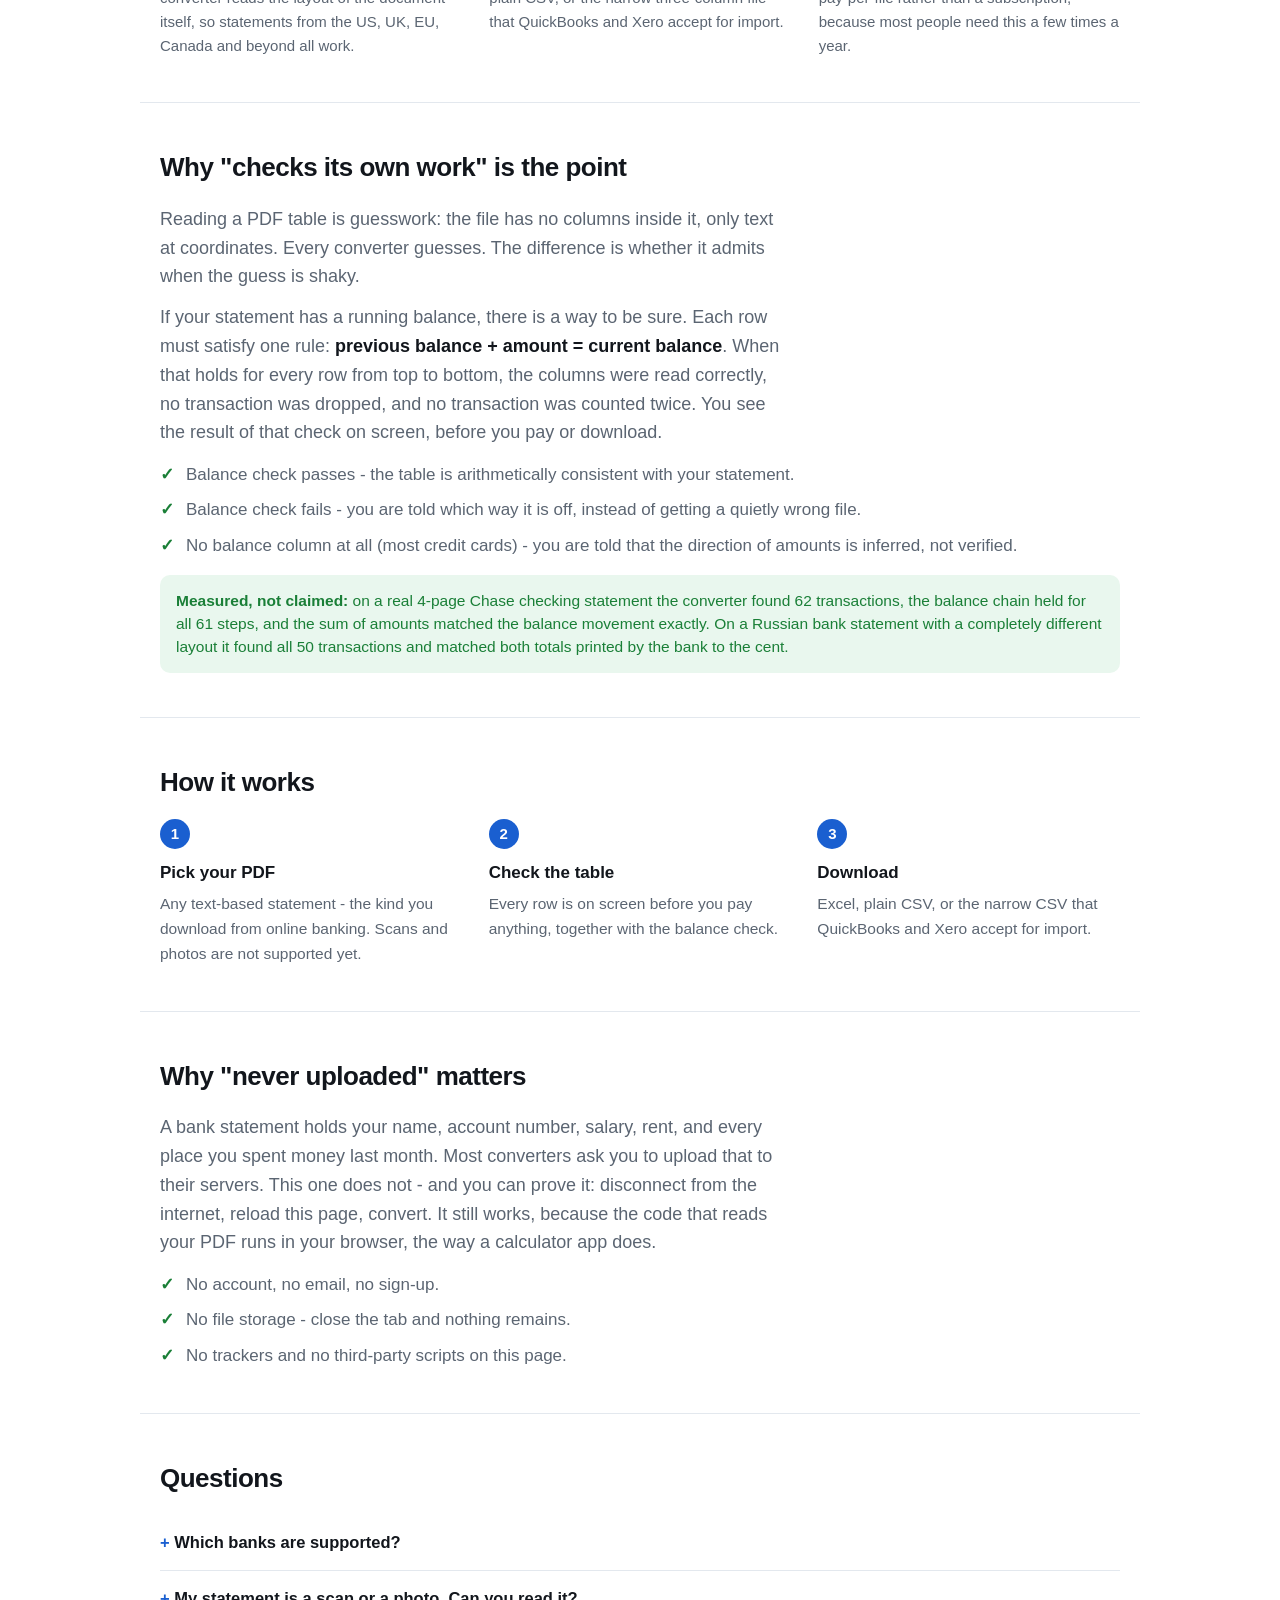
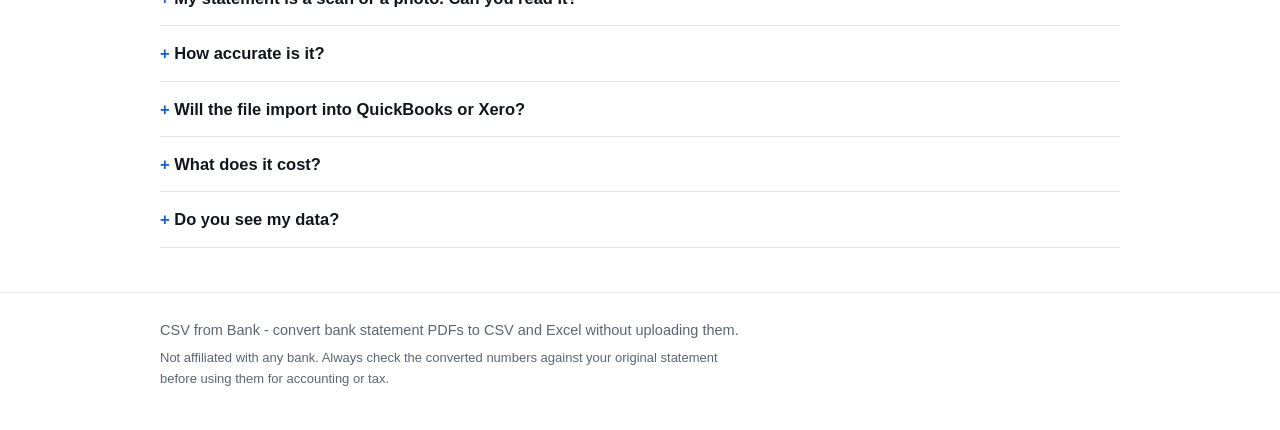
==== commit 52c58a48: "Смелее и без ляпов: заливка зоны, плитки, свои иконки, английский везде По замечаниям Кирилла:  1. Р" ====
--- a/index.html
+++ b/index.html
@@ -14,8 +14,9 @@
 <meta name="twitter:title" content="Bank statement PDF to CSV - converted in your browser">
 <meta name="twitter:description" content="Nothing is uploaded. The converter proves the numbers add up before you download.">
 <link rel="canonical" href="https://csvfrombank.com/">
-<link rel="icon" href="data:image/svg+xml,<svg xmlns='http://www.w3.org/2000/svg' viewBox='0 0 100 100'><text y='.9em' font-size='90'>📊</text></svg>">
-<link rel="stylesheet" href="css/app.css?v=b553bf68">
+<link rel="icon" type="image/svg+xml" href="img/icon.svg">
+<link rel="apple-touch-icon" href="img/icon.svg">
+<link rel="stylesheet" href="css/app.css?v=f535b1ee">
 <script type="application/ld+json">
 {"@context":"https://schema.org","@type":"FAQPage","mainEntity":[
 {"@type":"Question","name":"Which banks are supported?","acceptedAnswer":{"@type":"Answer","text":"There are no per-bank templates - the converter reads the layout of the document itself, so most text-based statements work: US, UK, EU, Canada and Australia. Chase, HSBC, Bank of America and American Express have their own pages with format notes."}},
@@ -29,14 +30,16 @@
 
 <header class="site">
   <div class="wrap bar">
-    <a class="logo" href="#top"><span class="mark">⇄</span> CSV from Bank</a>
+    <a class="logo" href="#top"><img class="mark" src="img/logo.svg" width="32" height="32" alt=""> CSV from Bank</a>
     <nav>
       <a href="#how">How it works</a>
       <a href="#accuracy">Accuracy</a>
       <a href="#privacy">Privacy</a>
       <a href="#faq">FAQ</a>
     </nav>
-    <button class="themebtn" id="themeBtn" title="Switch light / dark" aria-label="Switch light or dark theme">☾</button>
+    <button class="themebtn" id="themeBtn" title="Switch light / dark" aria-label="Switch light or dark theme">
+      <svg viewBox="0 0 24 24" aria-hidden="true"><path class="i-moon" d="M20 14.5A8.5 8.5 0 1 1 9.5 4a7 7 0 0 0 10.5 10.5z"/><g class="i-sun"><circle cx="12" cy="12" r="4.2"/><path d="M12 2.5v2.6M12 18.9v2.6M2.5 12h2.6M18.9 12h2.6M5.2 5.2l1.9 1.9M16.9 16.9l1.9 1.9M18.8 5.2l-1.9 1.9M7.1 16.9l-1.9 1.9"/></g></svg>
+    </button>
   </div>
 </header>
 
@@ -53,7 +56,7 @@
     <li>Balance-checked</li>
   </ul>
 
-  <div id="drop" class="drop">
+  <div id="drop" class="drop bold">
     <input type="file" id="file" accept="application/pdf,.pdf" hidden>
     <div class="drop-inner">
       <svg class="drop-art" viewBox="0 0 120 72" aria-hidden="true">
@@ -130,6 +133,22 @@
   <div class="tablewrap">
     <table id="tbl"></table>
   </div>
+
+  <div class="empty-example" id="emptyExample" hidden>
+    <div class="ee-note">When a statement is readable, the result looks like this:</div>
+    <div class="preview-card">
+      <div class="chk good mini"><span class="ic">✓</span><span>Balance check passed - every amount adds up to the next balance.</span></div>
+      <table class="mini-table">
+        <thead><tr><th>Date</th><th>Description</th><th class="r">Amount</th><th class="r">Balance</th></tr></thead>
+        <tbody>
+          <tr><td>2026-01-03</td><td>POS PURCHASE WHOLE FOODS</td><td class="r neg">-84.19</td><td class="r">3,036.36</td></tr>
+          <tr><td>2026-01-05</td><td>ACH DEPOSIT PAYROLL</td><td class="r pos">2,450.00</td><td class="r">5,486.36</td></tr>
+        </tbody>
+      </table>
+    </div>
+    <div class="ee-help">Most likely your file is a scan or a photo. Open your online banking and download the statement as a PDF - that version carries the text this tool needs.</div>
+  </div>
+
   <div class="rfoot" id="rfoot"></div>
 </section>
 
@@ -143,6 +162,42 @@
     <a href="bank/bank-of-america.html">Bank of America</a> ·
     <a href="bank/amex.html">American Express</a>
   </p>
+</section>
+
+<section class="wrap band">
+  <h2>Why people use it</h2>
+  <div class="tiles">
+    <div class="tile">
+      <svg viewBox="0 0 24 24" class="t-ic" aria-hidden="true"><path d="M12 2.5l7.5 3v5.7c0 4.6-3.1 8.5-7.5 9.8-4.4-1.3-7.5-5.2-7.5-9.8V5.5z"/><path d="M8.8 12.2l2.2 2.2 4.2-4.4" class="t-tick"/></svg>
+      <h3>Nothing is uploaded</h3>
+      <p>The conversion runs inside your browser. Turn off your internet and it still works - there is no server to send your statement to.</p>
+    </div>
+    <div class="tile">
+      <svg viewBox="0 0 24 24" class="t-ic" aria-hidden="true"><rect x="3.5" y="3.5" width="17" height="17" rx="3"/><path d="M7.5 9.5h9M7.5 13h9M7.5 16.5h5" class="t-tick"/></svg>
+      <h3>It checks its own maths</h3>
+      <p>Every row must add up to the next balance. If that chain holds top to bottom, nothing was dropped or double-counted - and you see the result before you download.</p>
+    </div>
+    <div class="tile">
+      <svg viewBox="0 0 24 24" class="t-ic" aria-hidden="true"><circle cx="12" cy="8.5" r="3.6"/><path d="M4.8 20c0-3.6 3.2-5.6 7.2-5.6s7.2 2 7.2 5.6" class="t-tick"/></svg>
+      <h3>No account, no email</h3>
+      <p>No sign-up, no password, no newsletter. Open the page, drop the file, take the spreadsheet.</p>
+    </div>
+    <div class="tile">
+      <svg viewBox="0 0 24 24" class="t-ic" aria-hidden="true"><path d="M3.5 9.5L12 4l8.5 5.5"/><path d="M5.5 10.5v8.5h13v-8.5M9.5 19v-5h5v5" class="t-tick"/></svg>
+      <h3>Works with any bank</h3>
+      <p>There are no per-bank templates. The converter reads the layout of the document itself, so statements from the US, UK, EU, Canada and beyond all work.</p>
+    </div>
+    <div class="tile">
+      <svg viewBox="0 0 24 24" class="t-ic" aria-hidden="true"><rect x="4" y="3.5" width="16" height="17" rx="2.5"/><path d="M4 9h16M12 9v11.5" class="t-tick"/></svg>
+      <h3>Excel, CSV or QuickBooks</h3>
+      <p>Take a full spreadsheet with balances, a plain CSV, or the narrow three-column file that QuickBooks and Xero accept for import.</p>
+    </div>
+    <div class="tile">
+      <svg viewBox="0 0 24 24" class="t-ic" aria-hidden="true"><circle cx="12" cy="12" r="8.5"/><path d="M12 7.5v9M9.3 10c0-1.4 1.2-2.2 2.7-2.2s2.7.8 2.7 2.2-1.3 1.8-2.7 2-2.7.7-2.7 2.1 1.2 2.2 2.7 2.2 2.7-.8 2.7-2.2" class="t-tick"/></svg>
+      <h3>Free while in early access</h3>
+      <p>No card, no trial countdown. Later it will be pay-per-file rather than a subscription, because most people need this a few times a year.</p>
+    </div>
+  </div>
 </section>
 
 <section id="accuracy" class="wrap band">
@@ -207,7 +262,7 @@
 
 <script src="vendor/pdf.min.js"></script>
 <script src="vendor/xlsx.full.min.js"></script>
-<script src="js/parse.js?v=8c067343"></script>
-<script src="js/app.js?v=7dd9be6f"></script>
+<script src="js/parse.js?v=db26670b"></script>
+<script src="js/app.js?v=9c27cc70"></script>
 </body>
 </html>
--- a/css/app.css
+++ b/css/app.css
@@ -24,8 +24,7 @@
 header.site{border-bottom:1px solid var(--line);position:sticky;top:0;background:var(--bg);z-index:10}
 .bar{display:flex;align-items:center;gap:24px;height:60px}
 .logo{font-weight:700;color:var(--ink);font-size:17px;display:flex;align-items:center;gap:8px}
-.logo .mark{display:inline-flex;width:28px;height:28px;border-radius:8px;background:var(--accent);
-  color:#fff;align-items:center;justify-content:center;font-size:15px}
+.logo .mark{display:block;width:30px;height:30px;border-radius:8px}
 header nav{margin-left:auto;display:flex;gap:20px;font-size:15px}
 header nav a{color:var(--dim)}
 
@@ -190,6 +189,11 @@
 .themebtn{margin-left:16px;background:var(--soft);border:1px solid var(--line);color:var(--ink);
   width:42px;height:42px;border-radius:9px;cursor:pointer;font-size:16px;line-height:1}
 .themebtn:hover{border-color:var(--dim)}
+.themebtn svg{width:19px;height:19px;display:block;margin:0 auto}
+.themebtn .i-moon{fill:var(--ink)}
+.themebtn .i-sun{display:none;fill:none;stroke:var(--ink);stroke-width:2;stroke-linecap:round}
+:root[data-theme="dark"] .themebtn .i-moon{display:none}
+:root[data-theme="dark"] .themebtn .i-sun{display:block}
 
 @media(max-width:620px){
   h1{font-size:30px}
@@ -203,3 +207,39 @@
 }
 .trustline{max-width:720px;margin:14px auto 0;font-size:14.5px;color:var(--dim);text-align:center}
 .trustline b{color:var(--ink)}
+
+/* ============================================================
+   Смелая зона загрузки - приём Smallpdf (заливка во всю ширину),
+   но нашим цветом: на финансовой странице красный означает минус
+   и ошибку, поэтому он занят и в акцент не годится.
+   ============================================================ */
+.drop.bold{max-width:100%;background:var(--accent);border:0;padding:8px;border-radius:20px}
+.drop.bold .drop-inner{border:2px dashed rgba(255,255,255,.55);border-radius:14px;
+  padding:34px 20px 30px}
+.drop.bold:hover .drop-inner{border-color:rgba(255,255,255,.85);background:rgba(255,255,255,.06)}
+.drop.bold .drop-art .a-pdf,.drop.bold .drop-art .a-xls{fill:var(--accent);stroke:#fff}
+.drop.bold .drop-art .a-line,.drop.bold .drop-art .a-grid,
+.drop.bold .drop-art .a-arrow{stroke:#fff}
+.drop.bold .drop-art .a-tag{fill:#fff}
+.drop.bold .bigbtn{background:#fff;color:var(--accent);box-shadow:0 4px 14px rgba(0,0,0,.18)}
+.drop.bold .bigbtn:hover{background:#f4f8ff}
+.drop.bold .drop-sub{color:rgba(255,255,255,.9)}
+.drop.bold .drop-title{color:#fff}
+
+/* Плитки преимуществ - есть у Smallpdf, FreePDFConvert и PDF24.
+   У нас в них наши доводы, а не общие слова про «быстро и удобно». */
+.tiles{display:grid;grid-template-columns:repeat(3,1fr);gap:24px 28px;margin-top:6px}
+@media(max-width:900px){.tiles{grid-template-columns:repeat(2,1fr)}}
+@media(max-width:620px){.tiles{grid-template-columns:1fr;gap:20px}}
+.tile h3{font-size:16.5px;margin:12px 0 6px}
+.tile p{color:var(--dim);font-size:15px}
+.t-ic{width:30px;height:30px;fill:none;stroke:var(--accent);stroke-width:1.7;
+  stroke-linecap:round;stroke-linejoin:round;display:block}
+.t-ic .t-tick{stroke:var(--accent);opacity:.65}
+
+/* Что показать, когда распознать нечего: не пустую таблицу, а образец
+   удачного разбора и понятный совет, что делать дальше. */
+.empty-example{margin-top:6px}
+.ee-note{font-size:14px;color:var(--dim);margin-bottom:8px}
+.ee-help{margin-top:12px;background:var(--soft);border:1px solid var(--line);border-radius:10px;
+  padding:12px 14px;font-size:15px;color:var(--dim)}
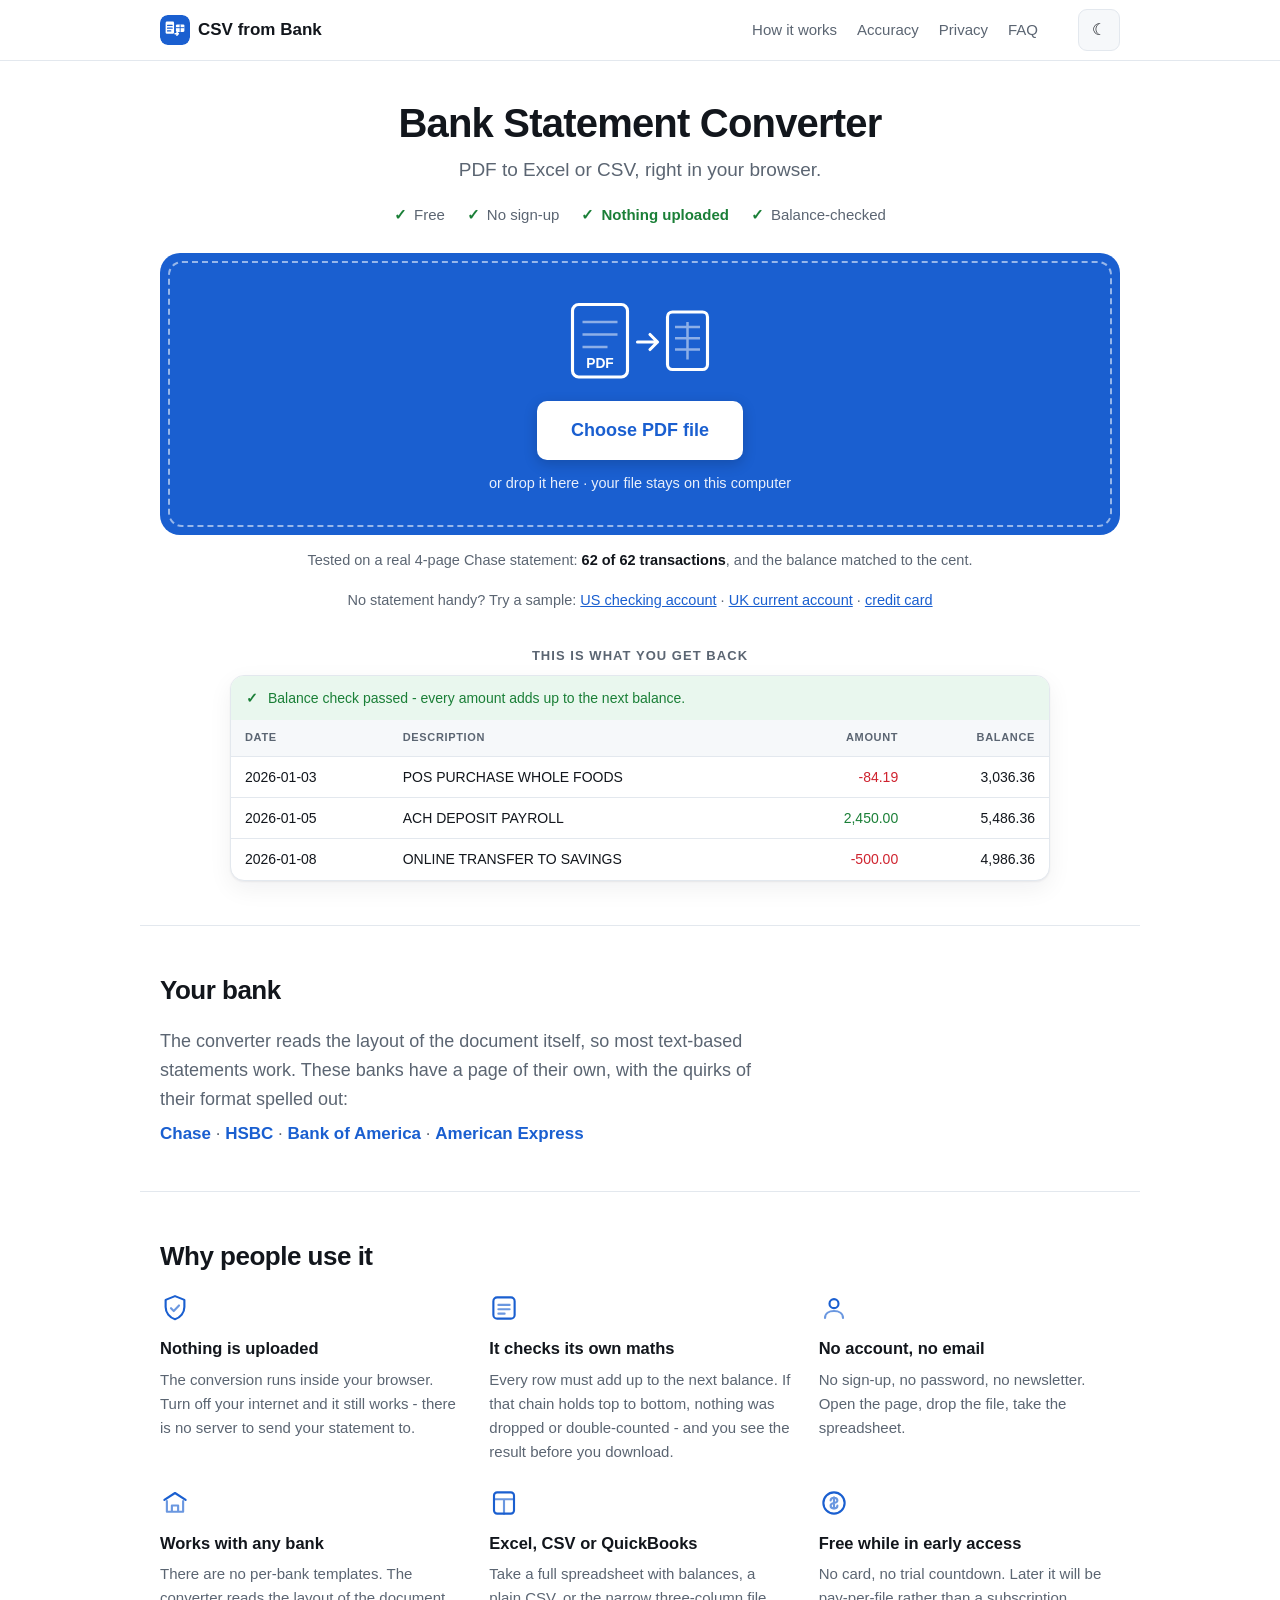
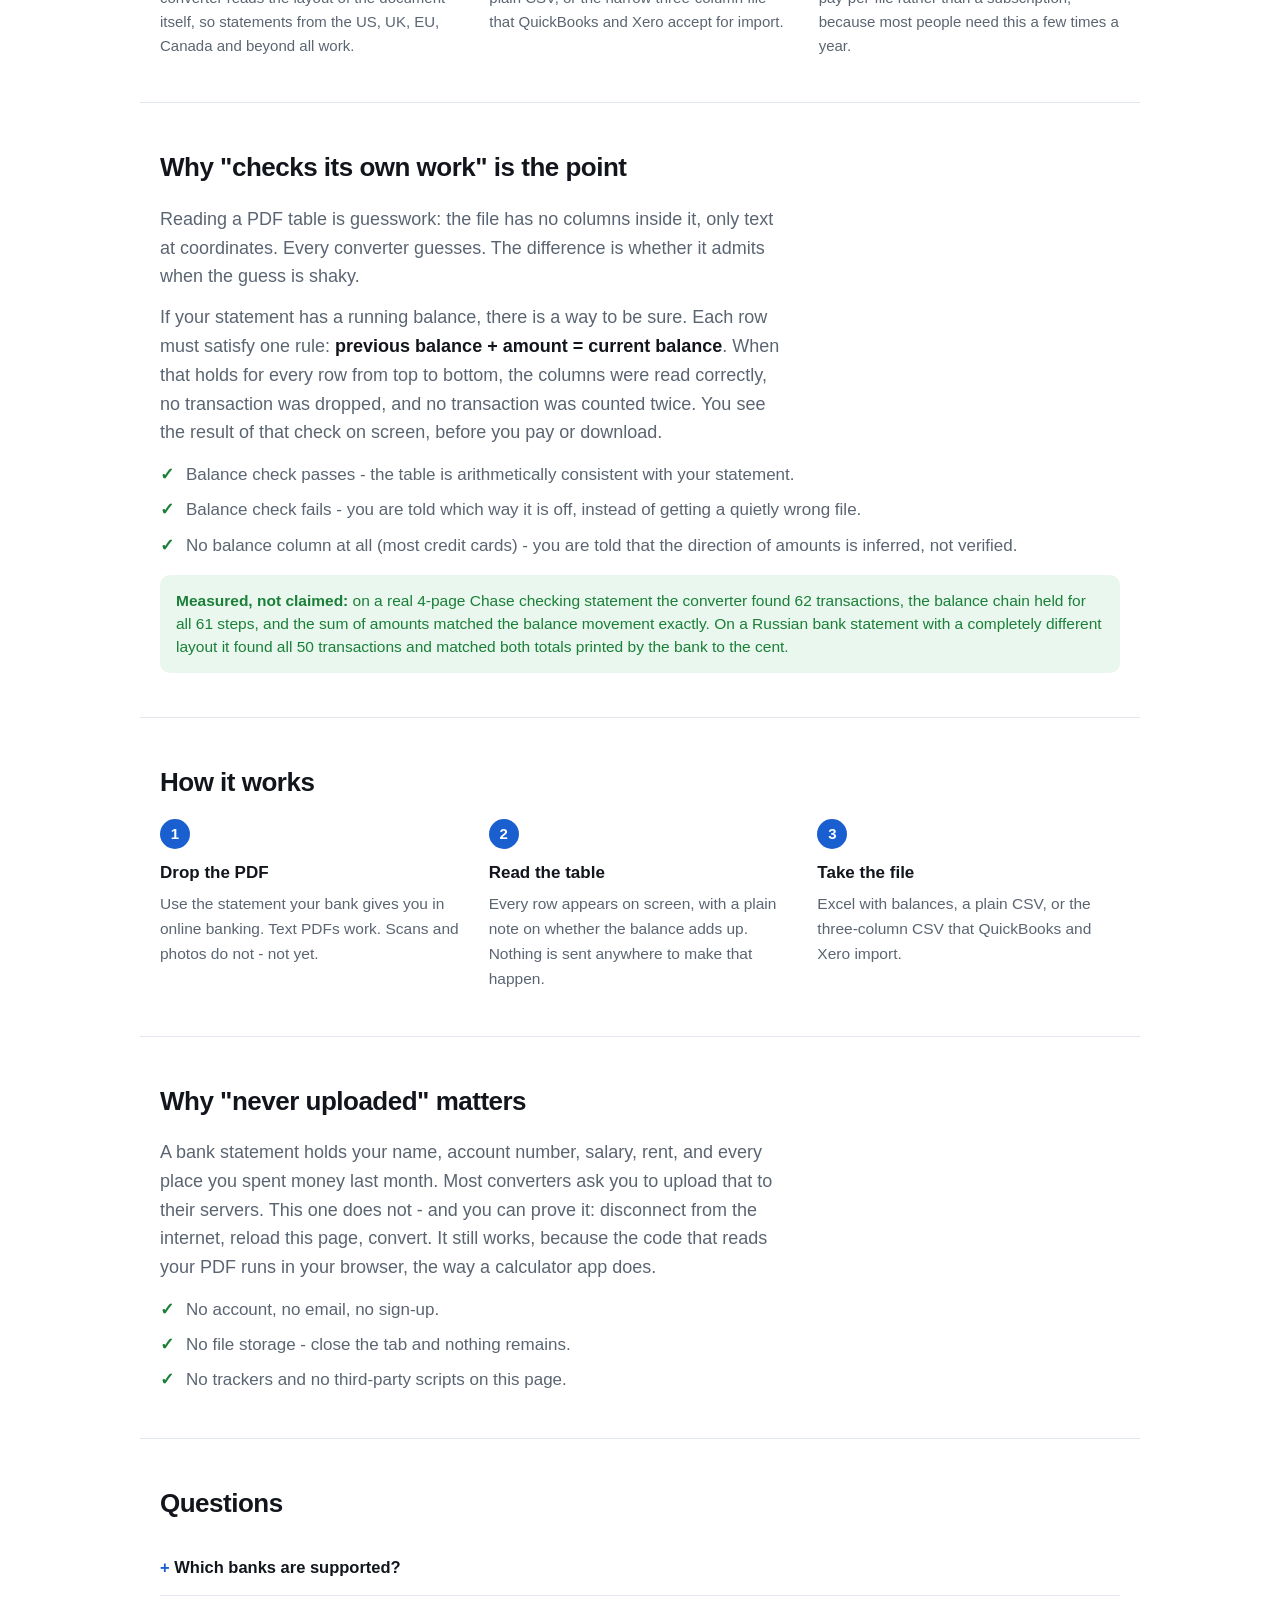
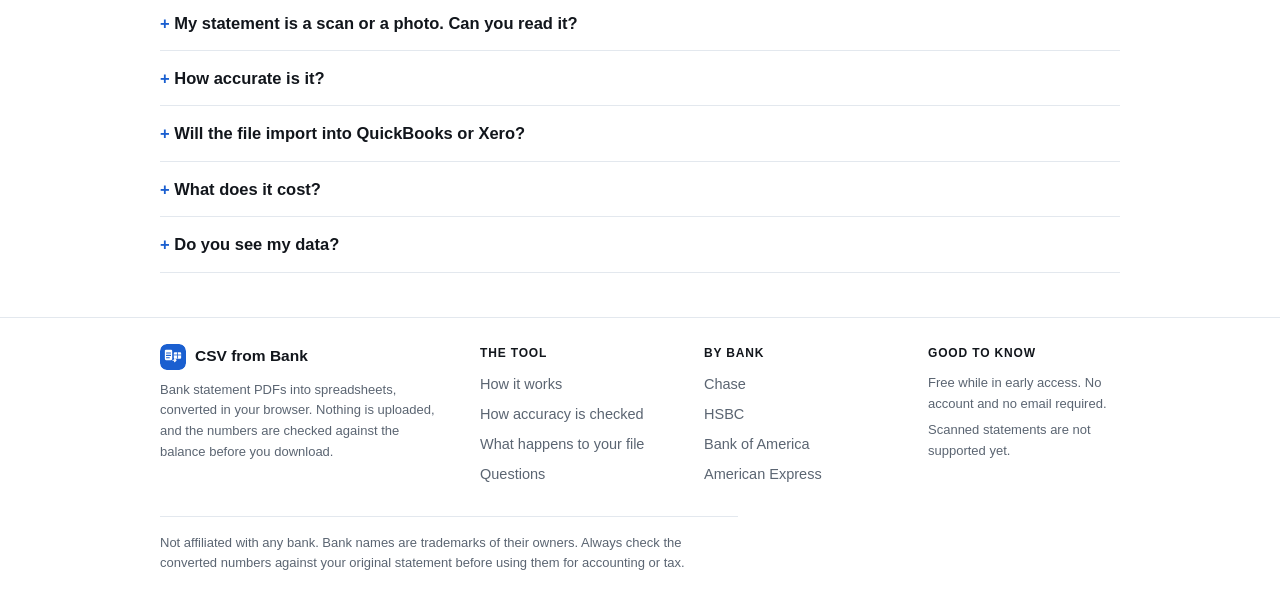
==== commit d4edd2a3: "Тексты и футер: проход по правилам для интерфейсных надписей - Три шага начинаются с действия: Drop " ====
--- a/index.html
+++ b/index.html
@@ -16,7 +16,7 @@
 <link rel="canonical" href="https://csvfrombank.com/">
 <link rel="icon" type="image/svg+xml" href="img/icon.svg">
 <link rel="apple-touch-icon" href="img/icon.svg">
-<link rel="stylesheet" href="css/app.css?v=f535b1ee">
+<link rel="stylesheet" href="css/app.css?v=c47109bf">
 <script type="application/ld+json">
 {"@context":"https://schema.org","@type":"FAQPage","mainEntity":[
 {"@type":"Question","name":"Which banks are supported?","acceptedAnswer":{"@type":"Answer","text":"There are no per-bank templates - the converter reads the layout of the document itself, so most text-based statements work: US, UK, EU, Canada and Australia. Chase, HSBC, Bank of America and American Express have their own pages with format notes."}},
@@ -105,8 +105,8 @@
     <div class="ractions">
       <button class="btn primary" id="dlXlsx">Download Excel</button>
       <button class="btn" id="dlCsv">Download CSV</button>
-      <button class="btn" id="dlQbo">CSV for QuickBooks</button>
-      <button class="btn ghost" id="again">Convert another</button>
+      <button class="btn" id="dlQbo">Download for QuickBooks</button>
+      <button class="btn ghost" id="again">Convert another file</button>
     </div>
   </div>
 
@@ -222,9 +222,9 @@
 <section id="how" class="wrap band">
   <h2>How it works</h2>
   <div class="cols3">
-    <div><div class="step">1</div><h3>Pick your PDF</h3><p>Any text-based statement - the kind you download from online banking. Scans and photos are not supported yet.</p></div>
-    <div><div class="step">2</div><h3>Check the table</h3><p>Every row is on screen before you pay anything, together with the balance check.</p></div>
-    <div><div class="step">3</div><h3>Download</h3><p>Excel, plain CSV, or the narrow CSV that QuickBooks and Xero accept for import.</p></div>
+    <div><div class="step">1</div><h3>Drop the PDF</h3><p>Use the statement your bank gives you in online banking. Text PDFs work. Scans and photos do not - not yet.</p></div>
+    <div><div class="step">2</div><h3>Read the table</h3><p>Every row appears on screen, with a plain note on whether the balance adds up. Nothing is sent anywhere to make that happen.</p></div>
+    <div><div class="step">3</div><h3>Take the file</h3><p>Excel with balances, a plain CSV, or the three-column CSV that QuickBooks and Xero import.</p></div>
   </div>
 </section>
 
@@ -255,14 +255,38 @@
 
 <footer class="site">
   <div class="wrap">
-    <p>CSV from Bank - convert bank statement PDFs to CSV and Excel without uploading them.</p>
-    <p class="fine">Not affiliated with any bank. Always check the converted numbers against your original statement before using them for accounting or tax.</p>
+    <div class="fcols">
+      <div>
+        <div class="flogo"><img src="img/logo.svg" width="26" height="26" alt=""> CSV from Bank</div>
+        <p class="fine">Bank statement PDFs into spreadsheets, converted in your browser. Nothing is uploaded, and the numbers are checked against the balance before you download.</p>
+      </div>
+      <div>
+        <h2>The tool</h2>
+        <a href="#how">How it works</a>
+        <a href="#accuracy">How accuracy is checked</a>
+        <a href="#privacy">What happens to your file</a>
+        <a href="#faq">Questions</a>
+      </div>
+      <div>
+        <h2>By bank</h2>
+        <a href="bank/chase.html">Chase</a>
+        <a href="bank/hsbc.html">HSBC</a>
+        <a href="bank/bank-of-america.html">Bank of America</a>
+        <a href="bank/amex.html">American Express</a>
+      </div>
+      <div>
+        <h2>Good to know</h2>
+        <p class="fine">Free while in early access. No account and no email required.</p>
+        <p class="fine">Scanned statements are not supported yet.</p>
+      </div>
+    </div>
+    <p class="fine bottom">Not affiliated with any bank. Bank names are trademarks of their owners. Always check the converted numbers against your original statement before using them for accounting or tax.</p>
   </div>
 </footer>
 
 <script src="vendor/pdf.min.js"></script>
 <script src="vendor/xlsx.full.min.js"></script>
-<script src="js/parse.js?v=db26670b"></script>
-<script src="js/app.js?v=9c27cc70"></script>
+<script src="js/parse.js?v=cd44366e"></script>
+<script src="js/app.js?v=acb098ab"></script>
 </body>
 </html>
--- a/css/app.css
+++ b/css/app.css
@@ -243,3 +243,17 @@
 .ee-note{font-size:14px;color:var(--dim);margin-bottom:8px}
 .ee-help{margin-top:12px;background:var(--soft);border:1px solid var(--line);border-radius:10px;
   padding:12px 14px;font-size:15px;color:var(--dim)}
+
+/* Футер колонками - как у Smallpdf, FreePDFConvert и PDF24: короткие
+   ссылки по темам вместо одного абзаца мелким шрифтом. */
+.fcols{display:grid;grid-template-columns:1.5fr 1fr 1fr 1fr;gap:26px 32px;margin-bottom:22px}
+@media(max-width:820px){.fcols{grid-template-columns:1fr 1fr}}
+@media(max-width:520px){.fcols{grid-template-columns:1fr}}
+.fcols h2{font-size:12px;font-weight:700;letter-spacing:.07em;text-transform:uppercase;
+  color:var(--ink);margin-bottom:10px}
+.fcols a{display:block;font-size:14.5px;color:var(--dim);margin-bottom:7px}
+.fcols a:hover{color:var(--accent)}
+.flogo{display:flex;align-items:center;gap:9px;font-weight:700;color:var(--ink);
+  font-size:15.5px;margin-bottom:10px}
+.flogo img{border-radius:7px}
+footer .fine.bottom{border-top:1px solid var(--line);padding-top:16px}
